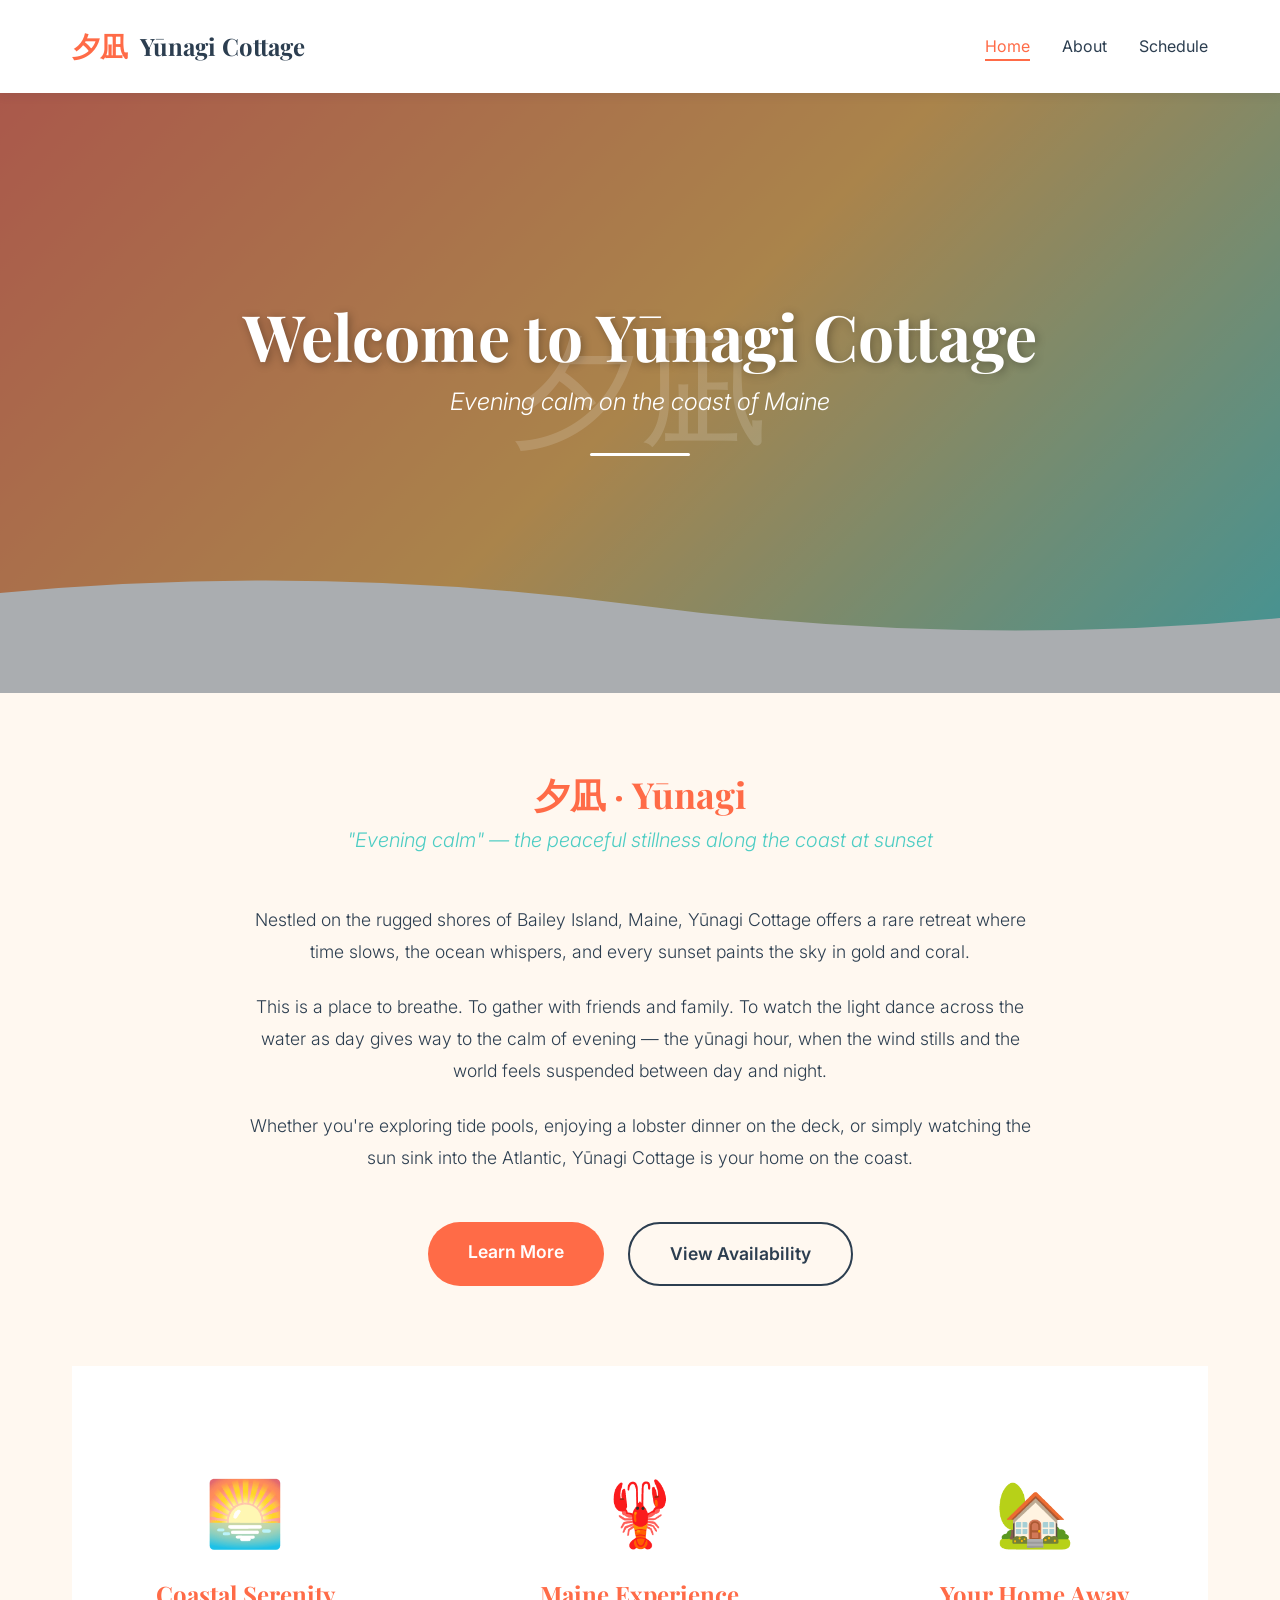
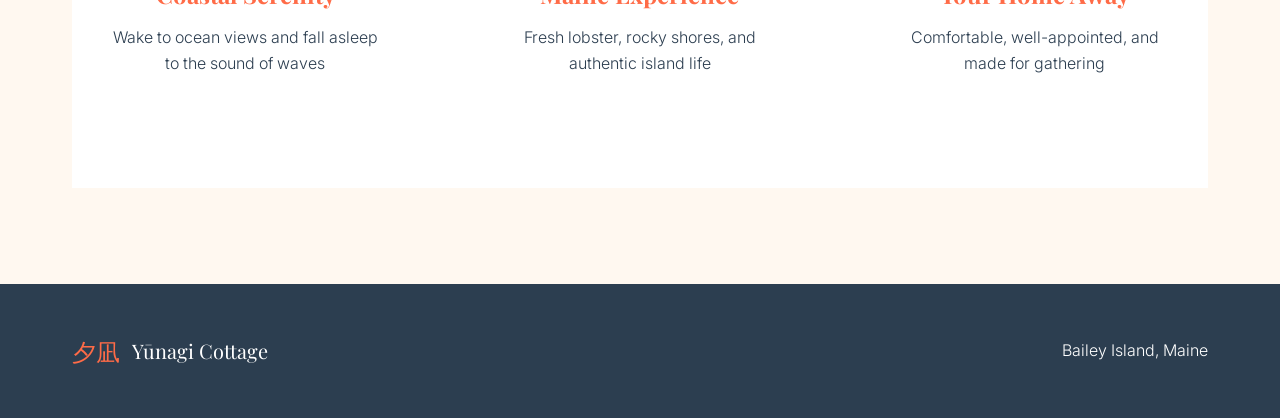
==== index.html @ 48f8e86a "Initial commit: Yūnagi Cottage website" ====
<!DOCTYPE html>
<html lang="en">
<head>
    <meta charset="UTF-8">
    <meta name="viewport" content="width=device-width, initial-scale=1.0">
    <title>Yūnagi Cottage · Bailey Island, Maine</title>
    <link rel="stylesheet" href="css/style.css">
    <link rel="preconnect" href="https://fonts.googleapis.com">
    <link rel="preconnect" href="https://fonts.gstatic.com" crossorigin>
    <link href="https://fonts.googleapis.com/css2?family=Playfair+Display:wght@400;700&family=Inter:wght@300;400;600&display=swap" rel="stylesheet">
</head>
<body>
    <nav class="navbar">
        <div class="container">
            <div class="nav-brand">
                <span class="kanji">夕凪</span>
                <span class="brand-text">Yūnagi Cottage</span>
            </div>
            <ul class="nav-links">
                <li><a href="index.html" class="active">Home</a></li>
                <li><a href="about.html">About</a></li>
                <li><a href="schedule.html">Schedule</a></li>
            </ul>
        </div>
    </nav>

    <header class="hero">
        <div class="hero-overlay"></div>
        <div class="hero-content">
            <div class="kanji-watermark">夕凪</div>
            <h1>Welcome to Yūnagi Cottage</h1>
            <p class="subtitle">Evening calm on the coast of Maine</p>
            <div class="wave-divider"></div>
        </div>
    </header>

    <main class="container">
        <section class="intro-section">
            <div class="intro-content">
                <h2>夕凪 · Yūnagi</h2>
                <p class="meaning">"Evening calm" — the peaceful stillness along the coast at sunset</p>
                
                <div class="welcome-text">
                    <p>Nestled on the rugged shores of Bailey Island, Maine, Yūnagi Cottage offers a rare retreat where time slows, the ocean whispers, and every sunset paints the sky in gold and coral.</p>
                    
                    <p>This is a place to breathe. To gather with friends and family. To watch the light dance across the water as day gives way to the calm of evening — the yūnagi hour, when the wind stills and the world feels suspended between day and night.</p>
                    
                    <p>Whether you're exploring tide pools, enjoying a lobster dinner on the deck, or simply watching the sun sink into the Atlantic, Yūnagi Cottage is your home on the coast.</p>
                </div>

                <div class="cta-buttons">
                    <a href="about.html" class="btn btn-primary">Learn More</a>
                    <a href="schedule.html" class="btn btn-secondary">View Availability</a>
                </div>
            </div>
        </section>

        <section class="highlights">
            <div class="highlight-grid">
                <div class="highlight-card">
                    <div class="highlight-icon">🌅</div>
                    <h3>Coastal Serenity</h3>
                    <p>Wake to ocean views and fall asleep to the sound of waves</p>
                </div>
                <div class="highlight-card">
                    <div class="highlight-icon">🦞</div>
                    <h3>Maine Experience</h3>
                    <p>Fresh lobster, rocky shores, and authentic island life</p>
                </div>
                <div class="highlight-card">
                    <div class="highlight-icon">🏡</div>
                    <h3>Your Home Away</h3>
                    <p>Comfortable, well-appointed, and made for gathering</p>
                </div>
            </div>
        </section>
    </main>

    <footer>
        <div class="container">
            <div class="footer-content">
                <div class="footer-brand">
                    <span class="kanji">夕凪</span>
                    <span>Yūnagi Cottage</span>
                </div>
                <div class="footer-location">
                    Bailey Island, Maine
                </div>
            </div>
        </div>
    </footer>
</body>
</html>
---- css/style.css ----
/* Yūnagi Cottage Stylesheet */

/* ========== Color Palette ========== */
:root {
    --coral: #FF6B47;
    --gold: #FFB347;
    --ocean-teal: #4ECDC4;
    --sand: #F7DC6F;
    --warm-white: #FFF8F0;
    --charcoal: #2C3E50;
    --light-gray: #ECF0F1;
    --shadow: rgba(44, 62, 80, 0.1);
    --overlay: rgba(44, 62, 80, 0.4);
}

/* ========== Base Styles ========== */
* {
    margin: 0;
    padding: 0;
    box-sizing: border-box;
}

body {
    font-family: 'Inter', -apple-system, BlinkMacSystemFont, 'Segoe UI', sans-serif;
    font-weight: 300;
    color: var(--charcoal);
    background-color: var(--warm-white);
    line-height: 1.6;
}

h1, h2, h3, h4 {
    font-family: 'Playfair Display', serif;
    font-weight: 700;
    line-height: 1.2;
}

h1 {
    font-size: 3rem;
    margin-bottom: 1rem;
}

h2 {
    font-size: 2.25rem;
    margin-bottom: 1.5rem;
    color: var(--charcoal);
}

h3 {
    font-size: 1.5rem;
    margin-bottom: 1rem;
}

p {
    margin-bottom: 1rem;
}

.container {
    max-width: 1200px;
    margin: 0 auto;
    padding: 0 2rem;
}

/* ========== Navigation ========== */
.navbar {
    background: white;
    padding: 1.5rem 0;
    box-shadow: 0 2px 10px var(--shadow);
    position: sticky;
    top: 0;
    z-index: 100;
}

.navbar .container {
    display: flex;
    justify-content: space-between;
    align-items: center;
}

.nav-brand {
    display: flex;
    align-items: center;
    gap: 0.75rem;
    font-family: 'Playfair Display', serif;
    font-size: 1.5rem;
    font-weight: 700;
    color: var(--charcoal);
}

.nav-brand .kanji {
    color: var(--coral);
    font-size: 1.75rem;
}

.nav-links {
    display: flex;
    list-style: none;
    gap: 2rem;
}

.nav-links a {
    text-decoration: none;
    color: var(--charcoal);
    font-weight: 400;
    transition: color 0.3s ease;
    position: relative;
}

.nav-links a:hover,
.nav-links a.active {
    color: var(--coral);
}

.nav-links a::after {
    content: '';
    position: absolute;
    bottom: -5px;
    left: 0;
    width: 0;
    height: 2px;
    background: var(--coral);
    transition: width 0.3s ease;
}

.nav-links a:hover::after,
.nav-links a.active::after {
    width: 100%;
}

/* ========== Hero Section ========== */
.hero {
    position: relative;
    height: 600px;
    background: linear-gradient(135deg, var(--coral) 0%, var(--gold) 50%, var(--ocean-teal) 100%);
    display: flex;
    align-items: center;
    justify-content: center;
    overflow: hidden;
}

.hero::before {
    content: '';
    position: absolute;
    bottom: 0;
    left: 0;
    right: 0;
    height: 150px;
    background: url('data:image/svg+xml,<svg xmlns="http://www.w3.org/2000/svg" viewBox="0 0 1200 120"><path d="M0,50 Q300,10 600,50 T1200,50 L1200,120 L0,120 Z" fill="%23FFF8F0"/></svg>') no-repeat bottom;
    background-size: cover;
}

.hero-overlay {
    position: absolute;
    top: 0;
    left: 0;
    right: 0;
    bottom: 0;
    background: var(--overlay);
}

.hero-content {
    position: relative;
    z-index: 2;
    text-align: center;
    color: white;
}

.kanji-watermark {
    font-size: 8rem;
    opacity: 0.15;
    position: absolute;
    top: 50%;
    left: 50%;
    transform: translate(-50%, -50%);
    font-family: serif;
    pointer-events: none;
}

.hero h1 {
    font-size: 4rem;
    margin-bottom: 0.5rem;
    text-shadow: 2px 2px 10px rgba(0,0,0,0.3);
}

.subtitle {
    font-size: 1.5rem;
    font-weight: 300;
    font-style: italic;
    margin-bottom: 2rem;
}

.wave-divider {
    width: 100px;
    height: 3px;
    background: white;
    margin: 2rem auto;
    border-radius: 2px;
}

/* ========== Intro Section ========== */
.intro-section {
    padding: 5rem 0;
    text-align: center;
}

.intro-content h2 {
    color: var(--coral);
    margin-bottom: 0.5rem;
}

.meaning {
    font-size: 1.25rem;
    font-style: italic;
    color: var(--ocean-teal);
    margin-bottom: 3rem;
}

.welcome-text {
    max-width: 800px;
    margin: 0 auto 3rem;
    font-size: 1.1rem;
    line-height: 1.8;
}

.welcome-text p {
    margin-bottom: 1.5rem;
}

/* ========== Buttons ========== */
.cta-buttons {
    display: flex;
    gap: 1.5rem;
    justify-content: center;
    flex-wrap: wrap;
}

.btn {
    padding: 1rem 2.5rem;
    font-size: 1.1rem;
    font-weight: 600;
    text-decoration: none;
    border-radius: 50px;
    transition: all 0.3s ease;
    border: none;
    cursor: pointer;
    display: inline-block;
}

.btn-primary {
    background: var(--coral);
    color: white;
}

.btn-primary:hover {
    background: #FF5533;
    transform: translateY(-2px);
    box-shadow: 0 5px 20px rgba(255, 107, 71, 0.4);
}

.btn-secondary {
    background: transparent;
    color: var(--charcoal);
    border: 2px solid var(--charcoal);
}

.btn-secondary:hover {
    background: var(--charcoal);
    color: white;
    transform: translateY(-2px);
}

/* ========== Highlights ========== */
.highlights {
    padding: 4rem 0;
    background: white;
}

.highlight-grid {
    display: grid;
    grid-template-columns: repeat(auto-fit, minmax(300px, 1fr));
    gap: 3rem;
}

.highlight-card {
    text-align: center;
    padding: 2rem;
}

.highlight-icon {
    font-size: 4rem;
    margin-bottom: 1rem;
}

.highlight-card h3 {
    color: var(--coral);
    margin-bottom: 1rem;
}

/* ========== Page Content ========== */
.page-content {
    padding: 4rem 2rem;
}

.page-header {
    text-align: center;
    margin-bottom: 4rem;
}

.page-header h1 {
    color: var(--coral);
}

.about-section {
    margin-bottom: 4rem;
}

.info-box {
    background: white;
    padding: 2rem;
    border-radius: 10px;
    border-left: 4px solid var(--ocean-teal);
    box-shadow: 0 2px 10px var(--shadow);
}

.info-box h3 {
    color: var(--coral);
    margin-top: 1.5rem;
}

.amenities-list,
.info-box ul {
    list-style: none;
    padding-left: 0;
}

.amenities-list li,
.info-box ul li {
    padding: 0.5rem 0;
    padding-left: 1.5rem;
    position: relative;
}

.amenities-list li::before,
.info-box ul li::before {
    content: '•';
    color: var(--ocean-teal);
    font-weight: bold;
    position: absolute;
    left: 0;
}

/* ========== Activities Grid ========== */
.activities-grid {
    display: grid;
    grid-template-columns: repeat(auto-fit, minmax(280px, 1fr));
    gap: 2rem;
    margin-top: 2rem;
}

.activity-card {
    background: white;
    padding: 2rem;
    border-radius: 10px;
    box-shadow: 0 2px 10px var(--shadow);
    transition: transform 0.3s ease, box-shadow 0.3s ease;
}

.activity-card:hover {
    transform: translateY(-5px);
    box-shadow: 0 5px 20px rgba(0,0,0,0.15);
}

.activity-card h3 {
    color: var(--coral);
    font-size: 1.25rem;
}

/* ========== Weekends Grid ========== */
.weekends-grid {
    display: grid;
    grid-template-columns: repeat(auto-fill, minmax(300px, 1fr));
    gap: 2rem;
    margin-top: 3rem;
}

.weekend-card {
    background: white;
    border-radius: 15px;
    padding: 2rem;
    box-shadow: 0 4px 15px var(--shadow);
    transition: all 0.3s ease;
    border: 2px solid transparent;
}

.weekend-card:hover {
    transform: translateY(-5px);
    box-shadow: 0 8px 25px rgba(0,0,0,0.15);
}

.weekend-card.available {
    border-color: var(--ocean-teal);
}

.weekend-card.taken {
    border-color: var(--light-gray);
    background: #f9f9f9;
}

.weekend-date {
    font-family: 'Playfair Display', serif;
    font-size: 1.5rem;
    font-weight: 700;
    color: var(--charcoal);
    margin-bottom: 1rem;
}

.weekend-status {
    display: inline-block;
    padding: 0.5rem 1.5rem;
    border-radius: 25px;
    font-weight: 600;
    font-size: 0.9rem;
    margin-bottom: 1.5rem;
}

.weekend-status.available {
    background: var(--ocean-teal);
    color: white;
}

.weekend-status.taken {
    background: var(--light-gray);
    color: var(--charcoal);
}

.weekend-card .btn {
    width: 100%;
    margin-top: 1rem;
}

.weekend-card.taken .btn {
    opacity: 0.5;
    cursor: not-allowed;
}

/* ========== Loading & Error States ========== */
.loading {
    text-align: center;
    padding: 4rem 0;
}

.spinner {
    border: 4px solid var(--light-gray);
    border-top: 4px solid var(--coral);
    border-radius: 50%;
    width: 50px;
    height: 50px;
    animation: spin 1s linear infinite;
    margin: 0 auto 1rem;
}

@keyframes spin {
    0% { transform: rotate(0deg); }
    100% { transform: rotate(360deg); }
}

.error-banner {
    background: #ffe6e6;
    color: #cc0000;
    padding: 1.5rem;
    border-radius: 10px;
    margin-bottom: 2rem;
    border-left: 4px solid #cc0000;
}

/* ========== Modal ========== */
.modal {
    display: none;
    position: fixed;
    z-index: 1000;
    left: 0;
    top: 0;
    width: 100%;
    height: 100%;
    background: rgba(0,0,0,0.6);
    animation: fadeIn 0.3s ease;
}

@keyframes fadeIn {
    from { opacity: 0; }
    to { opacity: 1; }
}

.modal-content {
    background: white;
    margin: 5% auto;
    padding: 3rem;
    border-radius: 15px;
    max-width: 500px;
    position: relative;
    animation: slideDown 0.3s ease;
}

@keyframes slideDown {
    from {
        transform: translateY(-50px);
        opacity: 0;
    }
    to {
        transform: translateY(0);
        opacity: 1;
    }
}

.close-modal {
    position: absolute;
    top: 1.5rem;
    right: 2rem;
    font-size: 2rem;
    font-weight: 300;
    color: var(--charcoal);
    cursor: pointer;
    transition: color 0.3s ease;
}

.close-modal:hover {
    color: var(--coral);
}

.modal-weekend-label {
    font-family: 'Playfair Display', serif;
    font-size: 1.5rem;
    color: var(--coral);
    margin-bottom: 2rem;
    text-align: center;
}

/* ========== Forms ========== */
.form-group {
    margin-bottom: 1.5rem;
}

.form-group label {
    display: block;
    font-weight: 600;
    margin-bottom: 0.5rem;
    color: var(--charcoal);
}

.form-group input {
    width: 100%;
    padding: 0.75rem 1rem;
    border: 2px solid var(--light-gray);
    border-radius: 8px;
    font-size: 1rem;
    font-family: 'Inter', sans-serif;
    transition: border-color 0.3s ease;
}

.form-group input:focus {
    outline: none;
    border-color: var(--ocean-teal);
}

.form-group small {
    display: block;
    margin-top: 0.5rem;
    color: #777;
    font-size: 0.875rem;
}

.form-error {
    background: #ffe6e6;
    color: #cc0000;
    padding: 1rem;
    border-radius: 8px;
    margin-bottom: 1.5rem;
    font-size: 0.9rem;
}

.form-actions {
    display: flex;
    gap: 1rem;
    justify-content: flex-end;
    margin-top: 2rem;
}

.btn-spinner {
    display: inline-block;
    width: 16px;
    height: 16px;
    border: 2px solid white;
    border-top-color: transparent;
    border-radius: 50%;
    animation: spin 0.6s linear infinite;
}

/* ========== CTA Section ========== */
.cta-section {
    text-align: center;
    padding: 4rem 2rem;
    background: linear-gradient(135deg, var(--coral) 0%, var(--gold) 100%);
    border-radius: 15px;
    color: white;
    margin-top: 4rem;
}

.cta-section h2 {
    color: white;
}

.cta-section .btn-primary {
    background: white;
    color: var(--coral);
    margin-top: 1.5rem;
}

.cta-section .btn-primary:hover {
    background: var(--warm-white);
}

/* ========== Footer ========== */
footer {
    background: var(--charcoal);
    color: white;
    padding: 3rem 0;
    margin-top: 6rem;
}

.footer-content {
    display: flex;
    justify-content: space-between;
    align-items: center;
}

.footer-brand {
    display: flex;
    align-items: center;
    gap: 0.75rem;
    font-family: 'Playfair Display', serif;
    font-size: 1.25rem;
}

.footer-brand .kanji {
    color: var(--coral);
    font-size: 1.5rem;
}

/* ========== Responsive Design ========== */
@media (max-width: 768px) {
    .container {
        padding: 0 1.5rem;
    }

    .nav-links {
        gap: 1rem;
    }

    .hero {
        height: 400px;
    }

    .hero h1 {
        font-size: 2.5rem;
    }

    .subtitle {
        font-size: 1.1rem;
    }

    h1 {
        font-size: 2rem;
    }

    h2 {
        font-size: 1.75rem;
    }

    .cta-buttons {
        flex-direction: column;
        align-items: stretch;
    }

    .btn {
        width: 100%;
        text-align: center;
    }

    .highlight-grid,
    .activities-grid,
    .weekends-grid {
        grid-template-columns: 1fr;
    }

    .footer-content {
        flex-direction: column;
        gap: 1rem;
        text-align: center;
    }

    .modal-content {
        margin: 10% 1rem;
        padding: 2rem 1.5rem;
    }

    .form-actions {
        flex-direction: column;
    }

    .kanji-watermark {
        font-size: 5rem;
    }
}
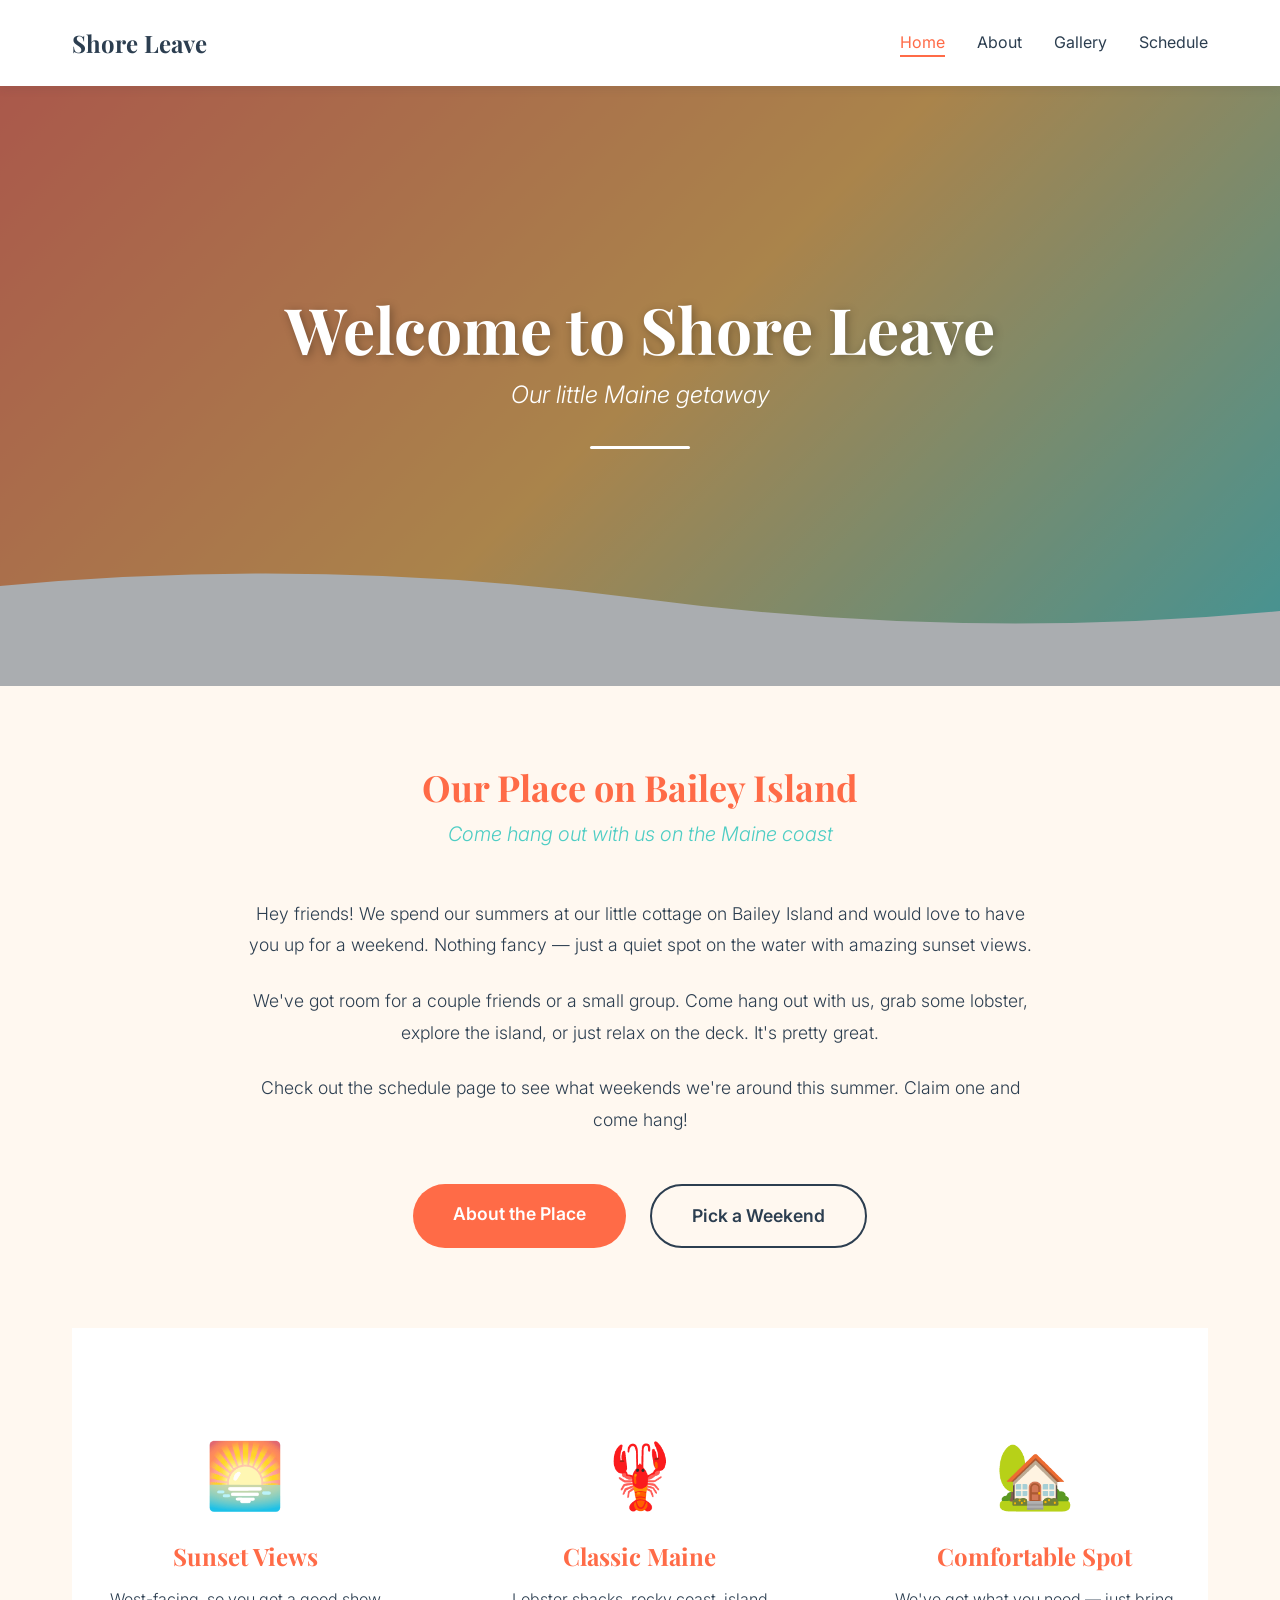
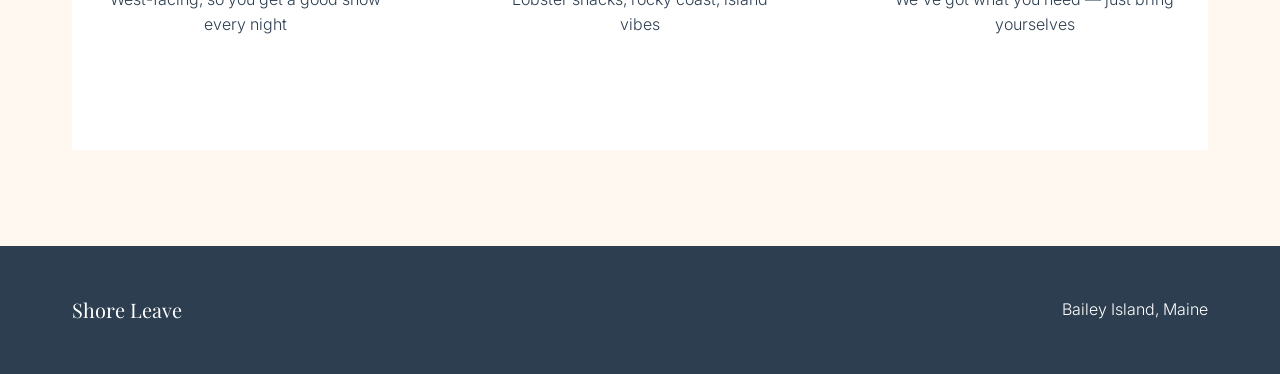
==== commit 9aefc71c: "Fix tone to 'come hang with us', add address, create Gallery page" ====
--- a/index.html
+++ b/index.html
@@ -3,7 +3,7 @@
 <head>
     <meta charset="UTF-8">
     <meta name="viewport" content="width=device-width, initial-scale=1.0">
-    <title>Yūnagi Cottage · Bailey Island, Maine</title>
+    <title>Shore Leave · Bailey Island, Maine</title>
     <link rel="stylesheet" href="css/style.css">
     <link rel="preconnect" href="https://fonts.googleapis.com">
     <link rel="preconnect" href="https://fonts.gstatic.com" crossorigin>
@@ -13,12 +13,12 @@
     <nav class="navbar">
         <div class="container">
             <div class="nav-brand">
-                <span class="kanji">夕凪</span>
-                <span class="brand-text">Yūnagi Cottage</span>
+                <span class="brand-text">Shore Leave</span>
             </div>
             <ul class="nav-links">
                 <li><a href="index.html" class="active">Home</a></li>
                 <li><a href="about.html">About</a></li>
+                <li><a href="gallery.html">Gallery</a></li>
                 <li><a href="schedule.html">Schedule</a></li>
             </ul>
         </div>
@@ -27,9 +27,8 @@
     <header class="hero">
         <div class="hero-overlay"></div>
         <div class="hero-content">
-            <div class="kanji-watermark">夕凪</div>
-            <h1>Welcome to Yūnagi Cottage</h1>
-            <p class="subtitle">Evening calm on the coast of Maine</p>
+            <h1>Welcome to Shore Leave</h1>
+            <p class="subtitle">Our little Maine getaway</p>
             <div class="wave-divider"></div>
         </div>
     </header>
@@ -37,20 +36,18 @@
     <main class="container">
         <section class="intro-section">
             <div class="intro-content">
-                <h2>夕凪 · Yūnagi</h2>
-                <p class="meaning">"Evening calm" — the peaceful stillness along the coast at sunset</p>
+                <h2>Our Place on Bailey Island</h2>
+                <p class="meaning">Come hang out with us on the Maine coast</p>
                 
                 <div class="welcome-text">
-                    <p>Nestled on the rugged shores of Bailey Island, Maine, Yūnagi Cottage offers a rare retreat where time slows, the ocean whispers, and every sunset paints the sky in gold and coral.</p>
-                    
-                    <p>This is a place to breathe. To gather with friends and family. To watch the light dance across the water as day gives way to the calm of evening — the yūnagi hour, when the wind stills and the world feels suspended between day and night.</p>
-                    
-                    <p>Whether you're exploring tide pools, enjoying a lobster dinner on the deck, or simply watching the sun sink into the Atlantic, Yūnagi Cottage is your home on the coast.</p>
+                    <p>Hey friends! We spend our summers at our little cottage on Bailey Island and would love to have you up for a weekend. Nothing fancy — just a quiet spot on the water with amazing sunset views.</p>                   
+                    <p>We've got room for a couple friends or a small group. Come hang out with us, grab some lobster, explore the island, or just relax on the deck. It's pretty great.</p>
+                    <p>Check out the schedule page to see what weekends we're around this summer. Claim one and come hang!</p>
                 </div>
 
                 <div class="cta-buttons">
-                    <a href="about.html" class="btn btn-primary">Learn More</a>
-                    <a href="schedule.html" class="btn btn-secondary">View Availability</a>
+                    <a href="about.html" class="btn btn-primary">About the Place</a>
+                    <a href="schedule.html" class="btn btn-secondary">Pick a Weekend</a>
                 </div>
             </div>
         </section>
@@ -59,18 +56,18 @@
             <div class="highlight-grid">
                 <div class="highlight-card">
                     <div class="highlight-icon">🌅</div>
-                    <h3>Coastal Serenity</h3>
-                    <p>Wake to ocean views and fall asleep to the sound of waves</p>
+                    <h3>Sunset Views</h3>
+                    <p>West-facing, so you get a good show every night</p>
                 </div>
                 <div class="highlight-card">
                     <div class="highlight-icon">🦞</div>
-                    <h3>Maine Experience</h3>
-                    <p>Fresh lobster, rocky shores, and authentic island life</p>
+                    <h3>Classic Maine</h3>
+                    <p>Lobster shacks, rocky coast, island vibes</p>
                 </div>
                 <div class="highlight-card">
                     <div class="highlight-icon">🏡</div>
-                    <h3>Your Home Away</h3>
-                    <p>Comfortable, well-appointed, and made for gathering</p>
+                    <h3>Comfortable Spot</h3>
+                    <p>We've got what you need — just bring yourselves</p>
                 </div>
             </div>
         </section>
@@ -80,8 +77,7 @@
         <div class="container">
             <div class="footer-content">
                 <div class="footer-brand">
-                    <span class="kanji">夕凪</span>
-                    <span>Yūnagi Cottage</span>
+                    <span>Shore Leave</span>
                 </div>
                 <div class="footer-location">
                     Bailey Island, Maine
--- a/css/style.css
+++ b/css/style.css
@@ -376,10 +376,13 @@
 
 /* ========== Weekends Grid ========== */
 .weekends-grid {
-    display: grid;
-    grid-template-columns: repeat(auto-fill, minmax(300px, 1fr));
-    gap: 2rem;
+    display: flex;
+    flex-direction: column;
+    gap: 1.5rem;
     margin-top: 3rem;
+    max-width: 1000px;
+    margin-left: auto;
+    margin-right: auto;
 }
 
 .weekend-card {
@@ -389,6 +392,17 @@
     box-shadow: 0 4px 15px var(--shadow);
     transition: all 0.3s ease;
     border: 2px solid transparent;
+    display: grid;
+    grid-template-columns: 250px 1fr auto;
+    gap: 2rem;
+    align-items: start;
+}
+
+@media (max-width: 768px) {
+    .weekend-card {
+        grid-template-columns: 1fr;
+        gap: 1rem;
+    }
 }
 
 .weekend-card:hover {
@@ -410,7 +424,7 @@
     font-size: 1.5rem;
     font-weight: 700;
     color: var(--charcoal);
-    margin-bottom: 1rem;
+    margin-bottom: 0.5rem;
 }
 
 .weekend-status {
@@ -419,7 +433,8 @@
     border-radius: 25px;
     font-weight: 600;
     font-size: 0.9rem;
-    margin-bottom: 1.5rem;
+    margin-top: 0.5rem;
+    width: fit-content;
 }
 
 .weekend-status.available {
@@ -432,14 +447,104 @@
     color: var(--charcoal);
 }
 
+.weekend-events {
+    background: #f8f9fa;
+    border-radius: 8px;
+    padding: 1rem;
+    margin: 0;
+    text-align: left;
+}
+
+.events-label {
+    font-weight: 600;
+    color: var(--coral);
+    font-size: 0.9rem;
+    margin-bottom: 0.5rem;
+    text-transform: uppercase;
+    letter-spacing: 0.5px;
+}
+
+.events-list {
+    list-style: none;
+    padding: 0;
+    margin: 0;
+}
+
+.events-list li {
+    padding: 0.4rem 0;
+    padding-left: 1.2rem;
+    position: relative;
+    color: var(--charcoal);
+    font-size: 0.9rem;
+    line-height: 1.4;
+}
+
+.events-list li:before {
+    content: '🎭';
+    position: absolute;
+    left: 0;
+    font-size: 0.85rem;
+}
+
 .weekend-card .btn {
-    width: 100%;
-    margin-top: 1rem;
+    width: 200px;
+    margin-top: 0;
+    align-self: center;
+}
+
+@media (max-width: 768px) {
+    .weekend-card .btn {
+        width: 100%;
+    }
 }
 
 .weekend-card.taken .btn {
     opacity: 0.5;
     cursor: not-allowed;
+}
+
+/* ========== Gallery ========== */
+.gallery-grid {
+    display: grid;
+    grid-template-columns: repeat(auto-fill, minmax(300px, 1fr));
+    gap: 1.5rem;
+    margin-top: 3rem;
+}
+
+.gallery-grid img {
+    width: 100%;
+    height: 300px;
+    object-fit: cover;
+    border-radius: 10px;
+    box-shadow: 0 4px 15px var(--shadow);
+    transition: transform 0.3s ease, box-shadow 0.3s ease;
+    cursor: pointer;
+}
+
+.gallery-grid img:hover {
+    transform: scale(1.05);
+    box-shadow: 0 8px 25px rgba(0,0,0,0.2);
+}
+
+.gallery-placeholder {
+    grid-column: 1 / -1;
+    text-align: center;
+    padding: 4rem 2rem;
+    background: #f8f9fa;
+    border-radius: 10px;
+    border: 2px dashed var(--light-gray);
+}
+
+.gallery-placeholder p {
+    font-size: 1.5rem;
+    color: var(--charcoal);
+    margin-bottom: 0.5rem;
+}
+
+.placeholder-note {
+    font-size: 1rem !important;
+    color: var(--coral);
+    font-style: italic;
 }
 
 /* ========== Loading & Error States ========== */
